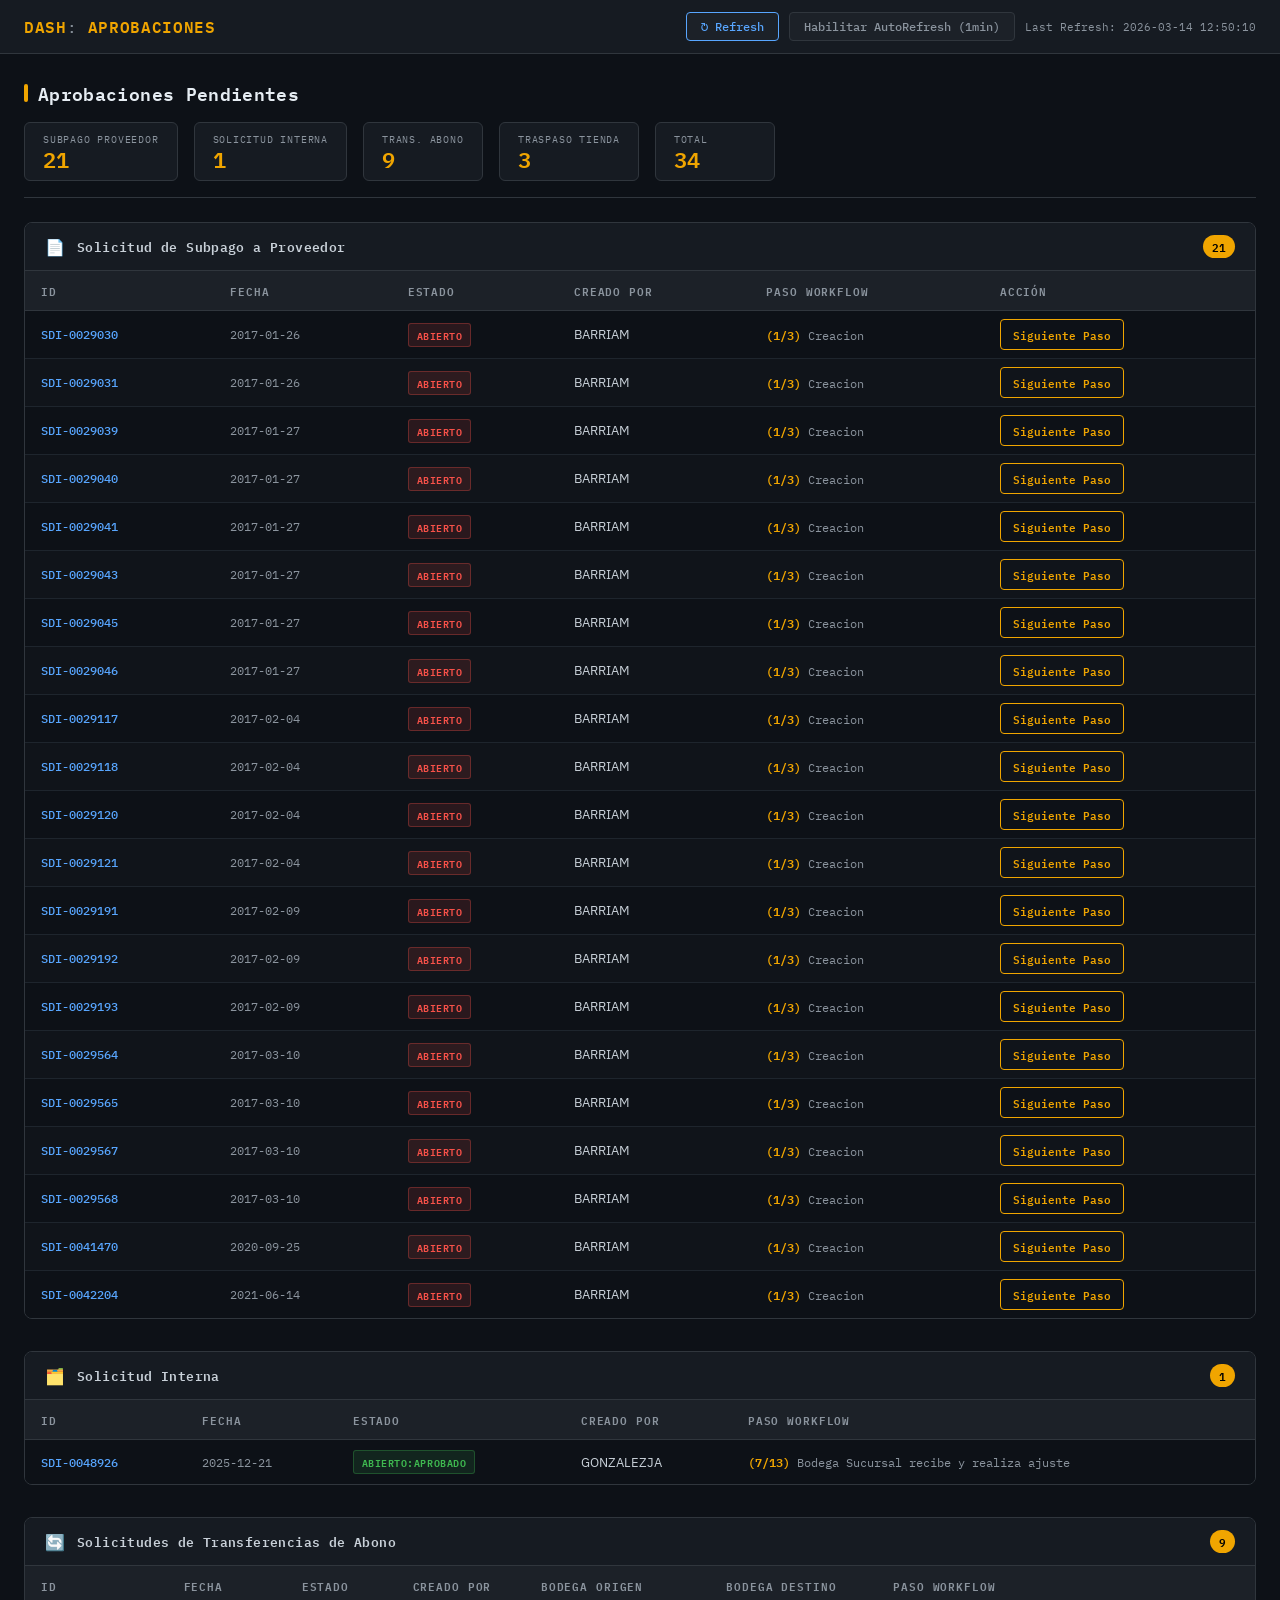
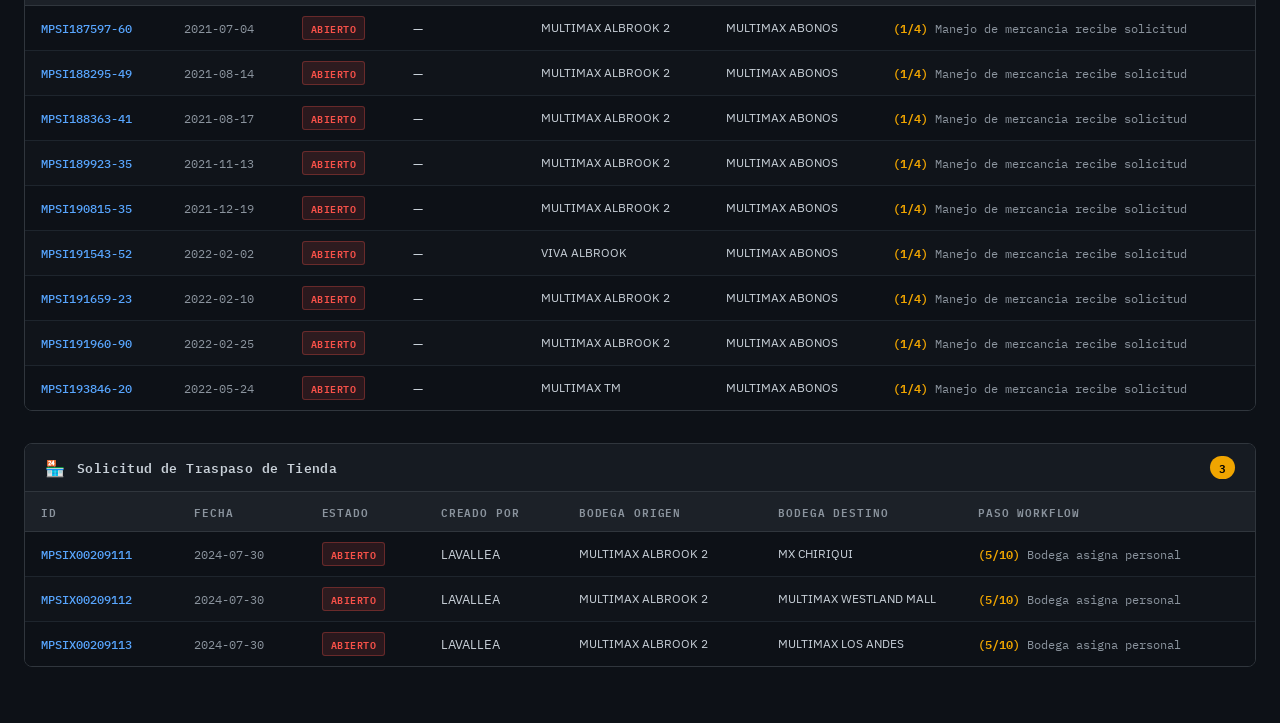
==== index2.html @ 5a1870b2 "Add index2.html for pending approvals dashboard" ====
<!DOCTYPE html>
<html lang="es">
<head>
<meta charset="UTF-8">
<meta name="viewport" content="width=device-width, initial-scale=1.0">
<title>Dash: Aprobaciones Pendientes</title>
<link href="https://fonts.googleapis.com/css2?family=IBM+Plex+Mono:wght@400;500;600&family=IBM+Plex+Sans:wght@300;400;500;600&display=swap" rel="stylesheet">
<style>
  :root {
    --bg: #0d1117;
    --surface: #161b22;
    --surface2: #1c2128;
    --border: #30363d;
    --accent: #f0a500;
    --accent2: #58a6ff;
    --danger: #f85149;
    --success: #3fb950;
    --muted: #8b949e;
    --text: #e6edf3;
    --text2: #c9d1d9;
    --mono: 'IBM Plex Mono', monospace;
    --sans: 'IBM Plex Sans', sans-serif;
  }

  * { box-sizing: border-box; margin: 0; padding: 0; }

  body {
    background: var(--bg);
    color: var(--text);
    font-family: var(--sans);
    min-height: 100vh;
    padding: 0;
  }

  /* TOP BAR */
  .topbar {
    background: var(--surface);
    border-bottom: 1px solid var(--border);
    padding: 12px 24px;
    display: flex;
    align-items: center;
    justify-content: space-between;
    flex-wrap: wrap;
    gap: 12px;
    position: sticky;
    top: 0;
    z-index: 100;
  }

  .topbar-left {
    display: flex;
    align-items: center;
    gap: 16px;
  }

  .dash-title {
    font-family: var(--mono);
    font-size: 1rem;
    font-weight: 600;
    color: var(--accent);
    letter-spacing: 0.04em;
    text-transform: uppercase;
  }

  .dash-title span {
    color: var(--muted);
    font-weight: 400;
  }

  .topbar-right {
    display: flex;
    align-items: center;
    gap: 10px;
    flex-wrap: wrap;
  }

  .btn {
    font-family: var(--mono);
    font-size: 0.75rem;
    font-weight: 500;
    padding: 6px 14px;
    border-radius: 4px;
    border: 1px solid var(--border);
    cursor: pointer;
    transition: all 0.15s;
    display: inline-flex;
    align-items: center;
    gap: 6px;
  }

  .btn-refresh {
    background: var(--surface2);
    color: var(--accent2);
    border-color: var(--accent2);
  }

  .btn-refresh:hover {
    background: var(--accent2);
    color: #000;
  }

  .btn-auto {
    background: var(--surface2);
    color: var(--muted);
    border-color: var(--border);
  }

  .btn-auto.active {
    color: var(--success);
    border-color: var(--success);
  }

  .btn-auto:hover { border-color: var(--success); color: var(--success); }

  .pulse { width: 7px; height: 7px; border-radius: 50%; background: var(--success); display: inline-block; animation: pulse 1.5s infinite; }
  @keyframes pulse { 0%,100%{opacity:1} 50%{opacity:0.3} }

  .last-refresh {
    font-family: var(--mono);
    font-size: 0.7rem;
    color: var(--muted);
    white-space: nowrap;
  }

  /* MAIN */
  .main {
    padding: 24px;
    max-width: 1400px;
    margin: 0 auto;
  }

  /* SECTION */
  .section {
    margin-bottom: 32px;
    border: 1px solid var(--border);
    border-radius: 8px;
    overflow: hidden;
  }

  .section-header {
    background: var(--surface);
    padding: 12px 20px;
    display: flex;
    align-items: center;
    gap: 12px;
    border-bottom: 1px solid var(--border);
  }

  .section-icon {
    font-size: 1rem;
  }

  .section-title {
    font-family: var(--mono);
    font-size: 0.82rem;
    font-weight: 600;
    color: var(--text2);
    letter-spacing: 0.03em;
    flex: 1;
  }

  .badge {
    font-family: var(--mono);
    font-size: 0.7rem;
    font-weight: 600;
    padding: 2px 9px;
    border-radius: 12px;
    background: var(--accent);
    color: #000;
    min-width: 24px;
    text-align: center;
  }

  /* TABLE WRAPPER */
  .table-wrap {
    overflow-x: auto;
    background: var(--bg);
  }

  table {
    width: 100%;
    border-collapse: collapse;
    font-size: 0.8rem;
  }

  thead tr {
    background: var(--surface2);
    border-bottom: 1px solid var(--border);
  }

  thead th {
    font-family: var(--mono);
    font-size: 0.68rem;
    font-weight: 600;
    color: var(--muted);
    text-transform: uppercase;
    letter-spacing: 0.08em;
    padding: 10px 16px;
    text-align: left;
    white-space: nowrap;
  }

  tbody tr {
    border-bottom: 1px solid #1e252d;
    transition: background 0.1s;
  }

  tbody tr:last-child { border-bottom: none; }
  tbody tr:hover { background: var(--surface2); }

  td {
    padding: 10px 16px;
    vertical-align: middle;
    white-space: nowrap;
    color: var(--text2);
    font-size: 0.8rem;
  }

  .td-id {
    font-family: var(--mono);
    font-size: 0.75rem;
    color: var(--accent2);
    font-weight: 500;
  }

  .td-date {
    font-family: var(--mono);
    font-size: 0.75rem;
    color: var(--muted);
  }

  .status-pill {
    display: inline-block;
    font-family: var(--mono);
    font-size: 0.65rem;
    font-weight: 600;
    letter-spacing: 0.05em;
    padding: 2px 8px;
    border-radius: 3px;
    white-space: nowrap;
  }

  .status-abierto {
    background: rgba(248,81,73,0.12);
    color: var(--danger);
    border: 1px solid rgba(248,81,73,0.3);
  }

  .status-aprobado {
    background: rgba(63,185,80,0.12);
    color: var(--success);
    border: 1px solid rgba(63,185,80,0.3);
  }

  .td-step {
    font-family: var(--mono);
    font-size: 0.72rem;
    color: var(--muted);
  }

  .td-step .step-num {
    color: var(--accent);
    font-weight: 600;
  }

  .td-btn {
    padding: 8px 16px;
  }

  .btn-step {
    font-family: var(--mono);
    font-size: 0.68rem;
    font-weight: 600;
    padding: 5px 12px;
    border-radius: 4px;
    border: 1px solid var(--accent);
    color: var(--accent);
    background: transparent;
    cursor: pointer;
    transition: all 0.15s;
    white-space: nowrap;
  }

  .btn-step:hover {
    background: var(--accent);
    color: #000;
  }

  .td-bodega {
    font-size: 0.75rem;
    color: var(--text2);
    max-width: 160px;
    white-space: normal;
    line-height: 1.4;
  }

  /* Alternating row subtle stripe */
  tbody tr:nth-child(even) {
    background: rgba(255,255,255,0.012);
  }
  tbody tr:nth-child(even):hover {
    background: var(--surface2);
  }

  /* RESPONSIVE */
  @media (max-width: 768px) {
    .topbar { padding: 10px 16px; }
    .main { padding: 16px; }
    .dash-title { font-size: 0.85rem; }
    td, thead th { padding: 8px 12px; }
    .section-header { padding: 10px 14px; }
    .td-bodega { max-width: 110px; }
  }

  @media (max-width: 480px) {
    .topbar-right { width: 100%; justify-content: flex-start; }
    .last-refresh { width: 100%; }
  }

  /* HEADER PAGE */
  .page-header {
    margin-bottom: 24px;
    padding-bottom: 16px;
    border-bottom: 1px solid var(--border);
  }

  .page-title {
    font-family: var(--mono);
    font-size: 1.1rem;
    font-weight: 600;
    color: var(--text);
    letter-spacing: 0.02em;
    display: flex;
    align-items: center;
    gap: 10px;
  }

  .page-title::before {
    content: '';
    display: inline-block;
    width: 4px;
    height: 1.1rem;
    background: var(--accent);
    border-radius: 2px;
  }

  .summary-row {
    display: flex;
    gap: 16px;
    margin-top: 14px;
    flex-wrap: wrap;
  }

  .summary-card {
    background: var(--surface);
    border: 1px solid var(--border);
    border-radius: 6px;
    padding: 10px 18px;
    display: flex;
    flex-direction: column;
    gap: 2px;
    min-width: 120px;
  }

  .summary-card .s-label {
    font-family: var(--mono);
    font-size: 0.62rem;
    color: var(--muted);
    text-transform: uppercase;
    letter-spacing: 0.08em;
  }

  .summary-card .s-num {
    font-family: var(--mono);
    font-size: 1.4rem;
    font-weight: 600;
    color: var(--accent);
    line-height: 1;
  }
</style>
</head>
<body>

<!-- TOP BAR -->
<div class="topbar">
  <div class="topbar-left">
    <div class="dash-title">Dash<span>:</span> Aprobaciones</div>
  </div>
  <div class="topbar-right">
    <button class="btn btn-refresh" onclick="doRefresh()">
      ↻ Refresh
    </button>
    <button class="btn btn-auto" id="autoBtn" onclick="toggleAuto()">
      <span class="pulse" id="pulseEl" style="display:none"></span>
      Habilitar AutoRefresh (1min)
    </button>
    <span class="last-refresh" id="lastRefresh">Last Refresh: 2026-03-14 12:50:10</span>
  </div>
</div>

<!-- MAIN -->
<div class="main">

  <div class="page-header">
    <div class="page-title">Aprobaciones Pendientes</div>
    <div class="summary-row">
      <div class="summary-card">
        <span class="s-label">Subpago Proveedor</span>
        <span class="s-num">21</span>
      </div>
      <div class="summary-card">
        <span class="s-label">Solicitud Interna</span>
        <span class="s-num">1</span>
      </div>
      <div class="summary-card">
        <span class="s-label">Trans. Abono</span>
        <span class="s-num">9</span>
      </div>
      <div class="summary-card">
        <span class="s-label">Traspaso Tienda</span>
        <span class="s-num">3</span>
      </div>
      <div class="summary-card">
        <span class="s-label">Total</span>
        <span class="s-num">34</span>
      </div>
    </div>
  </div>

  <!-- SECTION 1: Subpago a Proveedor -->
  <div class="section">
    <div class="section-header">
      <span class="section-icon">📄</span>
      <span class="section-title">Solicitud de Subpago a Proveedor</span>
      <span class="badge">21</span>
    </div>
    <div class="table-wrap">
      <table>
        <thead>
          <tr>
            <th>ID</th>
            <th>Fecha</th>
            <th>Estado</th>
            <th>Creado Por</th>
            <th>Paso Workflow</th>
            <th>Acción</th>
          </tr>
        </thead>
        <tbody id="tbody-subpago"></tbody>
      </table>
    </div>
  </div>

  <!-- SECTION 2: Solicitud Interna -->
  <div class="section">
    <div class="section-header">
      <span class="section-icon">🗂️</span>
      <span class="section-title">Solicitud Interna</span>
      <span class="badge">1</span>
    </div>
    <div class="table-wrap">
      <table>
        <thead>
          <tr>
            <th>ID</th>
            <th>Fecha</th>
            <th>Estado</th>
            <th>Creado Por</th>
            <th>Paso Workflow</th>
          </tr>
        </thead>
        <tbody>
          <tr>
            <td class="td-id">SDI-0048926</td>
            <td class="td-date">2025-12-21</td>
            <td><span class="status-pill status-aprobado">ABIERTO:APROBADO</span></td>
            <td>GONZALEZJA</td>
            <td class="td-step"><span class="step-num">(7/13)</span> Bodega Sucursal recibe y realiza ajuste</td>
          </tr>
        </tbody>
      </table>
    </div>
  </div>

  <!-- SECTION 3: Transferencias de Abono -->
  <div class="section">
    <div class="section-header">
      <span class="section-icon">🔄</span>
      <span class="section-title">Solicitudes de Transferencias de Abono</span>
      <span class="badge">9</span>
    </div>
    <div class="table-wrap">
      <table>
        <thead>
          <tr>
            <th>ID</th>
            <th>Fecha</th>
            <th>Estado</th>
            <th>Creado Por</th>
            <th>Bodega Origen</th>
            <th>Bodega Destino</th>
            <th>Paso Workflow</th>
          </tr>
        </thead>
        <tbody id="tbody-abono"></tbody>
      </table>
    </div>
  </div>

  <!-- SECTION 4: Traspaso de Tienda -->
  <div class="section">
    <div class="section-header">
      <span class="section-icon">🏪</span>
      <span class="section-title">Solicitud de Traspaso de Tienda</span>
      <span class="badge">3</span>
    </div>
    <div class="table-wrap">
      <table>
        <thead>
          <tr>
            <th>ID</th>
            <th>Fecha</th>
            <th>Estado</th>
            <th>Creado Por</th>
            <th>Bodega Origen</th>
            <th>Bodega Destino</th>
            <th>Paso Workflow</th>
          </tr>
        </thead>
        <tbody id="tbody-traspaso"></tbody>
      </table>
    </div>
  </div>

</div>

<script>
  // --- DATA ---
  const subpagoData = [
    ['SDI-0029030','2017-01-26','ABIERTO','BARRIAM','(1/3) Creacion'],
    ['SDI-0029031','2017-01-26','ABIERTO','BARRIAM','(1/3) Creacion'],
    ['SDI-0029039','2017-01-27','ABIERTO','BARRIAM','(1/3) Creacion'],
    ['SDI-0029040','2017-01-27','ABIERTO','BARRIAM','(1/3) Creacion'],
    ['SDI-0029041','2017-01-27','ABIERTO','BARRIAM','(1/3) Creacion'],
    ['SDI-0029043','2017-01-27','ABIERTO','BARRIAM','(1/3) Creacion'],
    ['SDI-0029045','2017-01-27','ABIERTO','BARRIAM','(1/3) Creacion'],
    ['SDI-0029046','2017-01-27','ABIERTO','BARRIAM','(1/3) Creacion'],
    ['SDI-0029117','2017-02-04','ABIERTO','BARRIAM','(1/3) Creacion'],
    ['SDI-0029118','2017-02-04','ABIERTO','BARRIAM','(1/3) Creacion'],
    ['SDI-0029120','2017-02-04','ABIERTO','BARRIAM','(1/3) Creacion'],
    ['SDI-0029121','2017-02-04','ABIERTO','BARRIAM','(1/3) Creacion'],
    ['SDI-0029191','2017-02-09','ABIERTO','BARRIAM','(1/3) Creacion'],
    ['SDI-0029192','2017-02-09','ABIERTO','BARRIAM','(1/3) Creacion'],
    ['SDI-0029193','2017-02-09','ABIERTO','BARRIAM','(1/3) Creacion'],
    ['SDI-0029564','2017-03-10','ABIERTO','BARRIAM','(1/3) Creacion'],
    ['SDI-0029565','2017-03-10','ABIERTO','BARRIAM','(1/3) Creacion'],
    ['SDI-0029567','2017-03-10','ABIERTO','BARRIAM','(1/3) Creacion'],
    ['SDI-0029568','2017-03-10','ABIERTO','BARRIAM','(1/3) Creacion'],
    ['SDI-0041470','2020-09-25','ABIERTO','BARRIAM','(1/3) Creacion'],
    ['SDI-0042204','2021-06-14','ABIERTO','BARRIAM','(1/3) Creacion'],
  ];

  const abonoData = [
    ['MPSI187597-60','2021-07-04','ABIERTO','—','MULTIMAX ALBROOK 2','MULTIMAX ABONOS','(1/4) Manejo de mercancia recibe solicitud'],
    ['MPSI188295-49','2021-08-14','ABIERTO','—','MULTIMAX ALBROOK 2','MULTIMAX ABONOS','(1/4) Manejo de mercancia recibe solicitud'],
    ['MPSI188363-41','2021-08-17','ABIERTO','—','MULTIMAX ALBROOK 2','MULTIMAX ABONOS','(1/4) Manejo de mercancia recibe solicitud'],
    ['MPSI189923-35','2021-11-13','ABIERTO','—','MULTIMAX ALBROOK 2','MULTIMAX ABONOS','(1/4) Manejo de mercancia recibe solicitud'],
    ['MPSI190815-35','2021-12-19','ABIERTO','—','MULTIMAX ALBROOK 2','MULTIMAX ABONOS','(1/4) Manejo de mercancia recibe solicitud'],
    ['MPSI191543-52','2022-02-02','ABIERTO','—','VIVA ALBROOK','MULTIMAX ABONOS','(1/4) Manejo de mercancia recibe solicitud'],
    ['MPSI191659-23','2022-02-10','ABIERTO','—','MULTIMAX ALBROOK 2','MULTIMAX ABONOS','(1/4) Manejo de mercancia recibe solicitud'],
    ['MPSI191960-90','2022-02-25','ABIERTO','—','MULTIMAX ALBROOK 2','MULTIMAX ABONOS','(1/4) Manejo de mercancia recibe solicitud'],
    ['MPSI193846-20','2022-05-24','ABIERTO','—','MULTIMAX TM','MULTIMAX ABONOS','(1/4) Manejo de mercancia recibe solicitud'],
  ];

  const traspasoData = [
    ['MPSIX00209111','2024-07-30','ABIERTO','LAVALLEA','MULTIMAX ALBROOK 2','MX CHIRIQUI','(5/10) Bodega asigna personal'],
    ['MPSIX00209112','2024-07-30','ABIERTO','LAVALLEA','MULTIMAX ALBROOK 2','MULTIMAX WESTLAND MALL','(5/10) Bodega asigna personal'],
    ['MPSIX00209113','2024-07-30','ABIERTO','LAVALLEA','MULTIMAX ALBROOK 2','MULTIMAX LOS ANDES','(5/10) Bodega asigna personal'],
  ];

  function statusPill(s) {
    const cls = s.includes('APROBADO') ? 'status-aprobado' : 'status-abierto';
    return `<span class="status-pill ${cls}">${s}</span>`;
  }

  function stepCell(s) {
    return `<span class="td-step"><span class="step-num">${s.match(/\(\d+\/\d+\)/)?.[0]||''}</span> ${s.replace(/\(\d+\/\d+\)\s*/,'')}</span>`;
  }

  // Render subpago
  const tbSubpago = document.getElementById('tbody-subpago');
  subpagoData.forEach(r => {
    tbSubpago.innerHTML += `<tr>
      <td class="td-id">${r[0]}</td>
      <td class="td-date">${r[1]}</td>
      <td>${statusPill(r[2])}</td>
      <td>${r[3]}</td>
      <td>${stepCell(r[4])}</td>
      <td class="td-btn"><button class="btn-step">Siguiente Paso</button></td>
    </tr>`;
  });

  // Render abono
  const tbAbono = document.getElementById('tbody-abono');
  abonoData.forEach(r => {
    tbAbono.innerHTML += `<tr>
      <td class="td-id">${r[0]}</td>
      <td class="td-date">${r[1]}</td>
      <td>${statusPill(r[2])}</td>
      <td>${r[3]}</td>
      <td class="td-bodega">${r[4]}</td>
      <td class="td-bodega">${r[5]}</td>
      <td>${stepCell(r[6])}</td>
    </tr>`;
  });

  // Render traspaso
  const tbTraspaso = document.getElementById('tbody-traspaso');
  traspasoData.forEach(r => {
    tbTraspaso.innerHTML += `<tr>
      <td class="td-id">${r[0]}</td>
      <td class="td-date">${r[1]}</td>
      <td>${statusPill(r[2])}</td>
      <td>${r[3]}</td>
      <td class="td-bodega">${r[4]}</td>
      <td class="td-bodega">${r[5]}</td>
      <td>${stepCell(r[6])}</td>
    </tr>`;
  });

  // --- REFRESH LOGIC ---
  let autoInterval = null;
  let autoEnabled = false;

  function pad(n){ return String(n).padStart(2,'0'); }

  function getTimestamp() {
    const d = new Date();
    return `${d.getFullYear()}-${pad(d.getMonth()+1)}-${pad(d.getDate())} ${pad(d.getHours())}:${pad(d.getMinutes())}:${pad(d.getSeconds())}`;
  }

  function doRefresh() {
    document.getElementById('lastRefresh').textContent = 'Last Refresh: ' + getTimestamp();
  }

  function toggleAuto() {
    autoEnabled = !autoEnabled;
    const btn = document.getElementById('autoBtn');
    const pulse = document.getElementById('pulseEl');
    if (autoEnabled) {
      btn.classList.add('active');
      btn.innerHTML = '<span class="pulse" id="pulseEl"></span> AutoRefresh ON (1min)';
      autoInterval = setInterval(doRefresh, 60000);
    } else {
      btn.classList.remove('active');
      btn.innerHTML = 'Habilitar AutoRefresh (1min)';
      clearInterval(autoInterval);
    }
  }
</script>

</body>
</html>
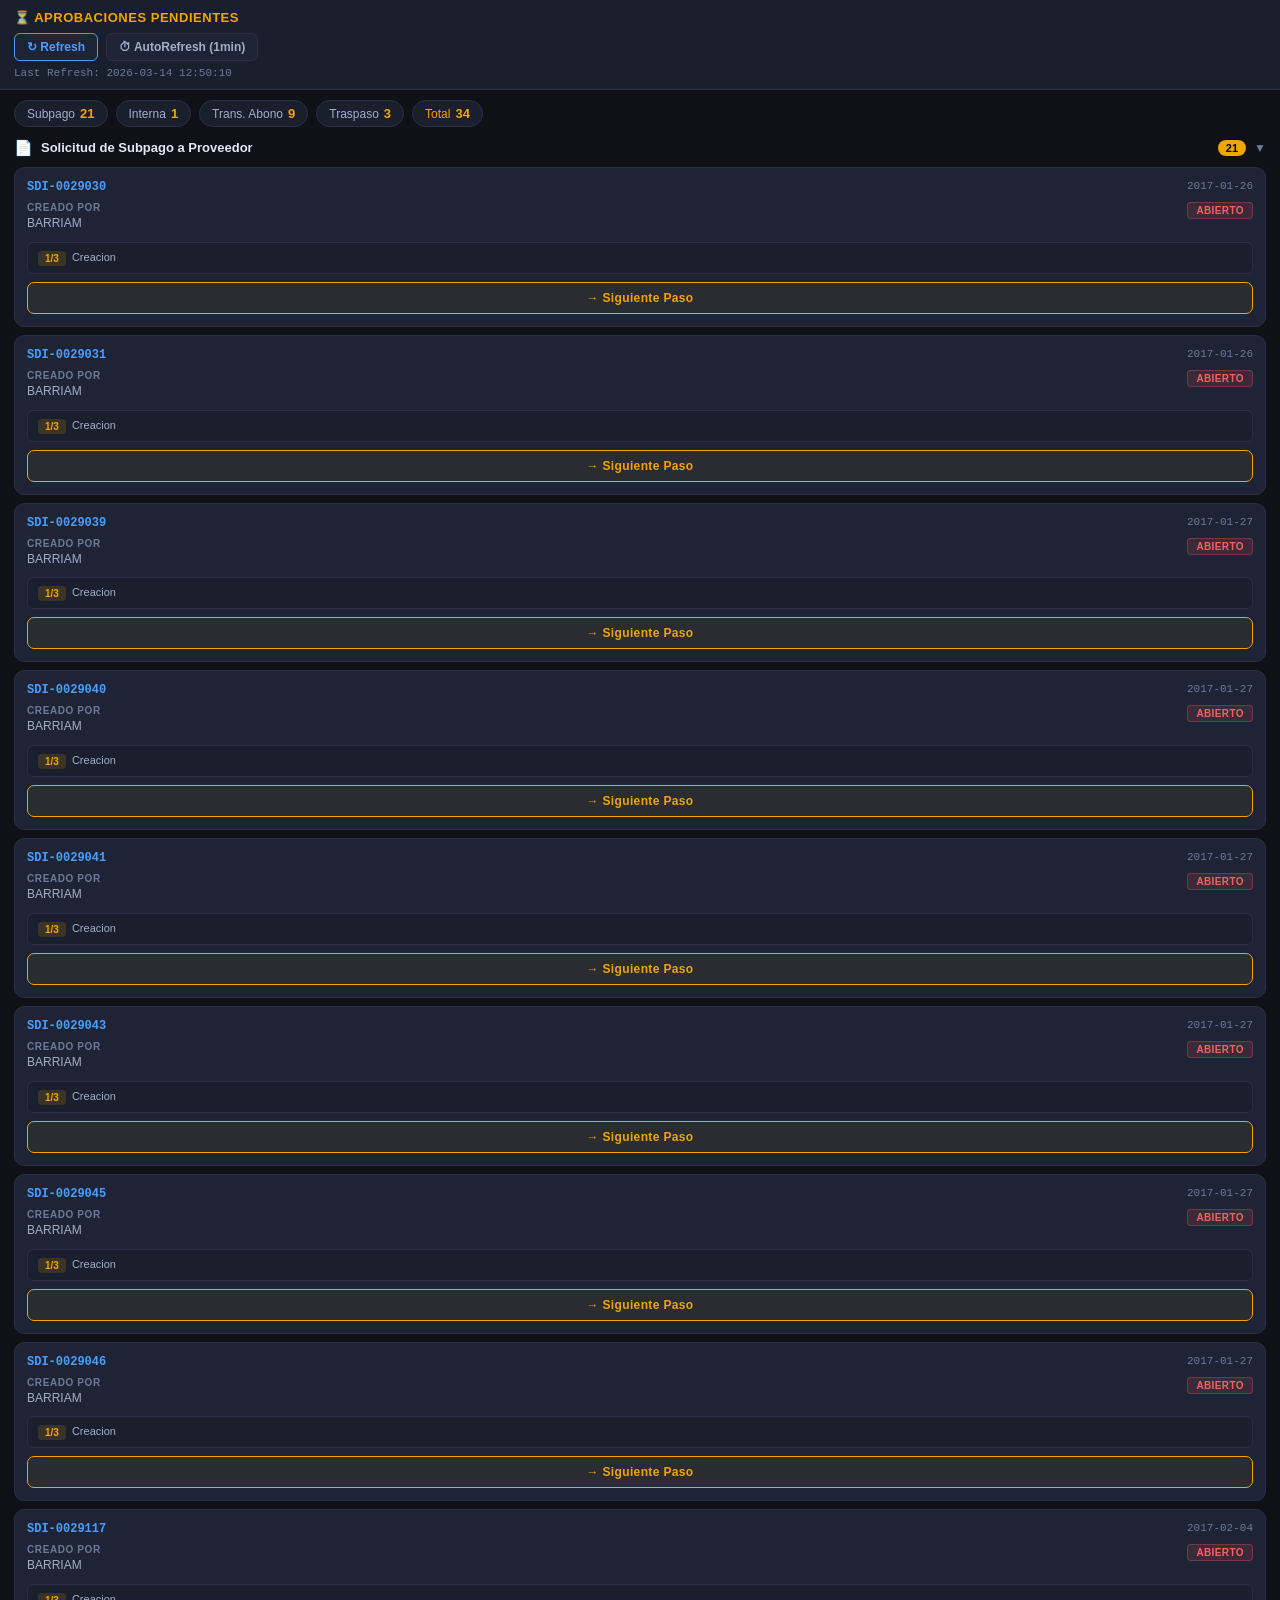
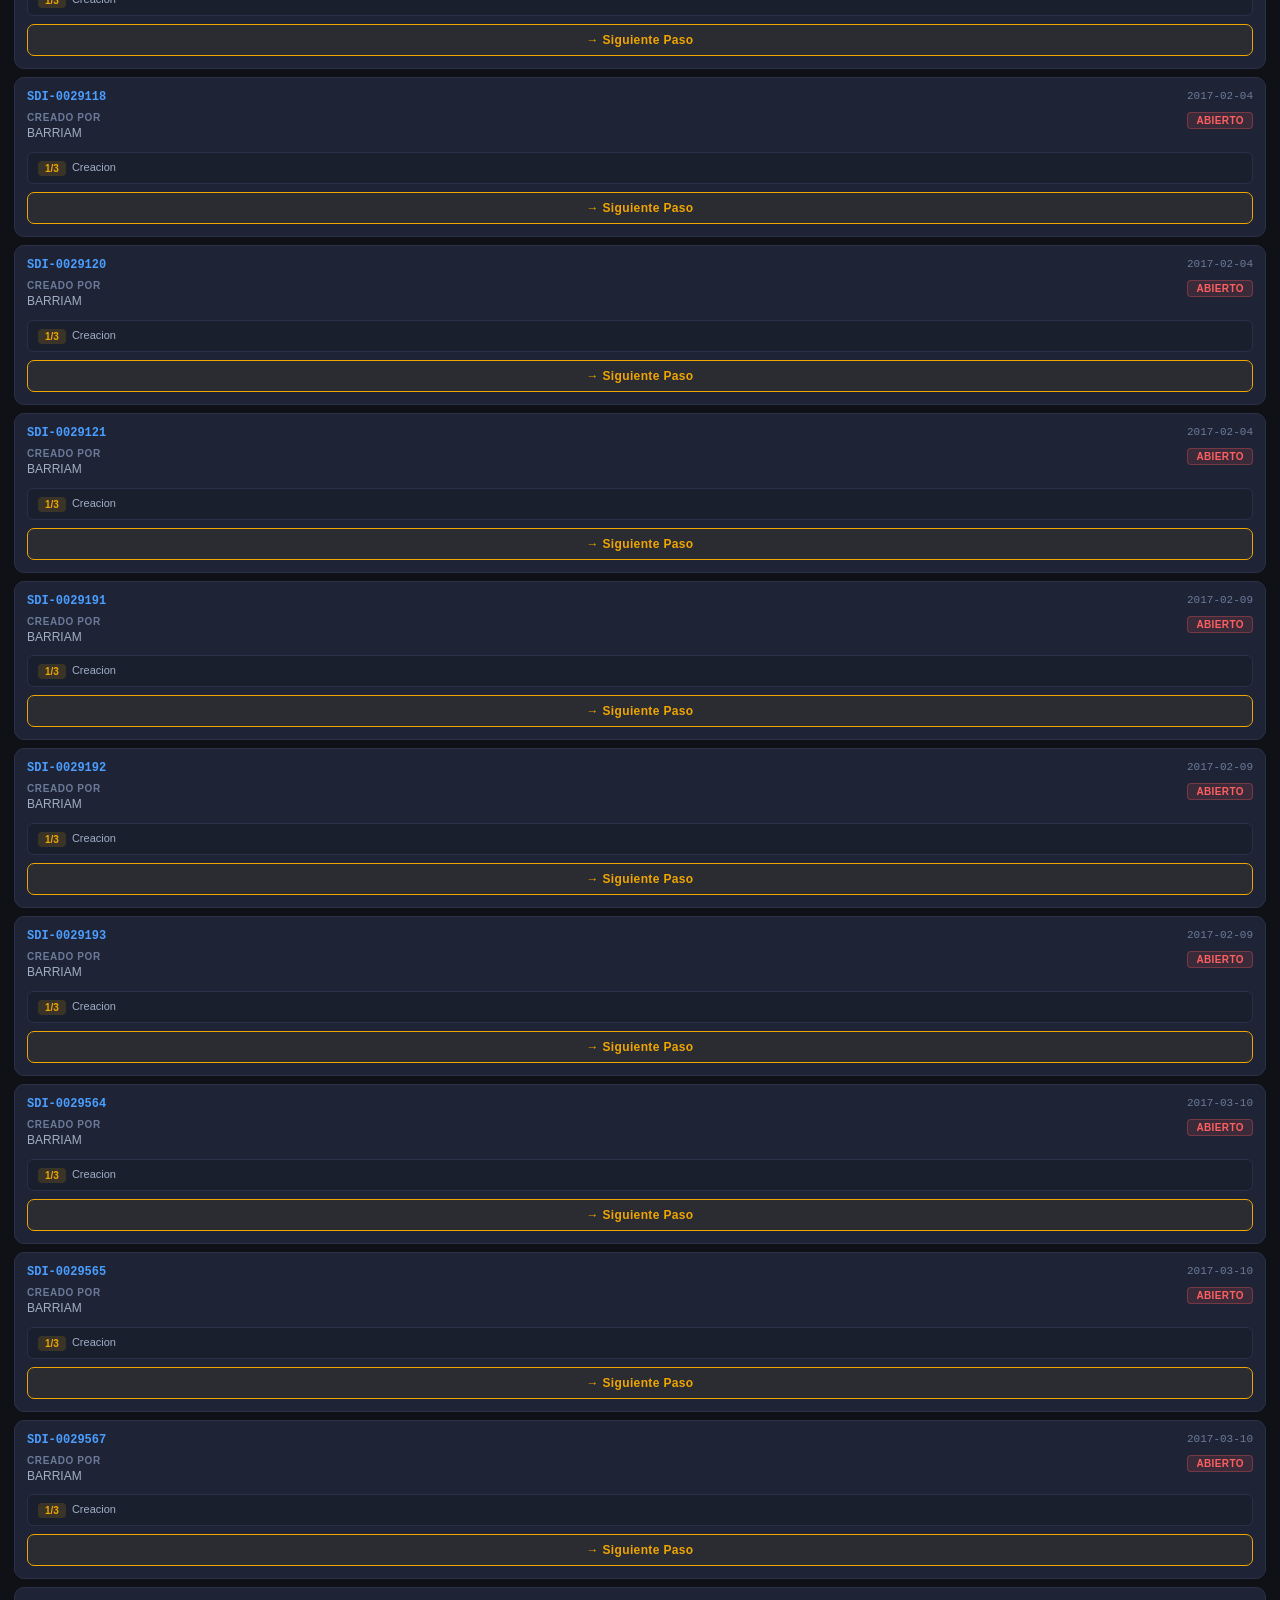
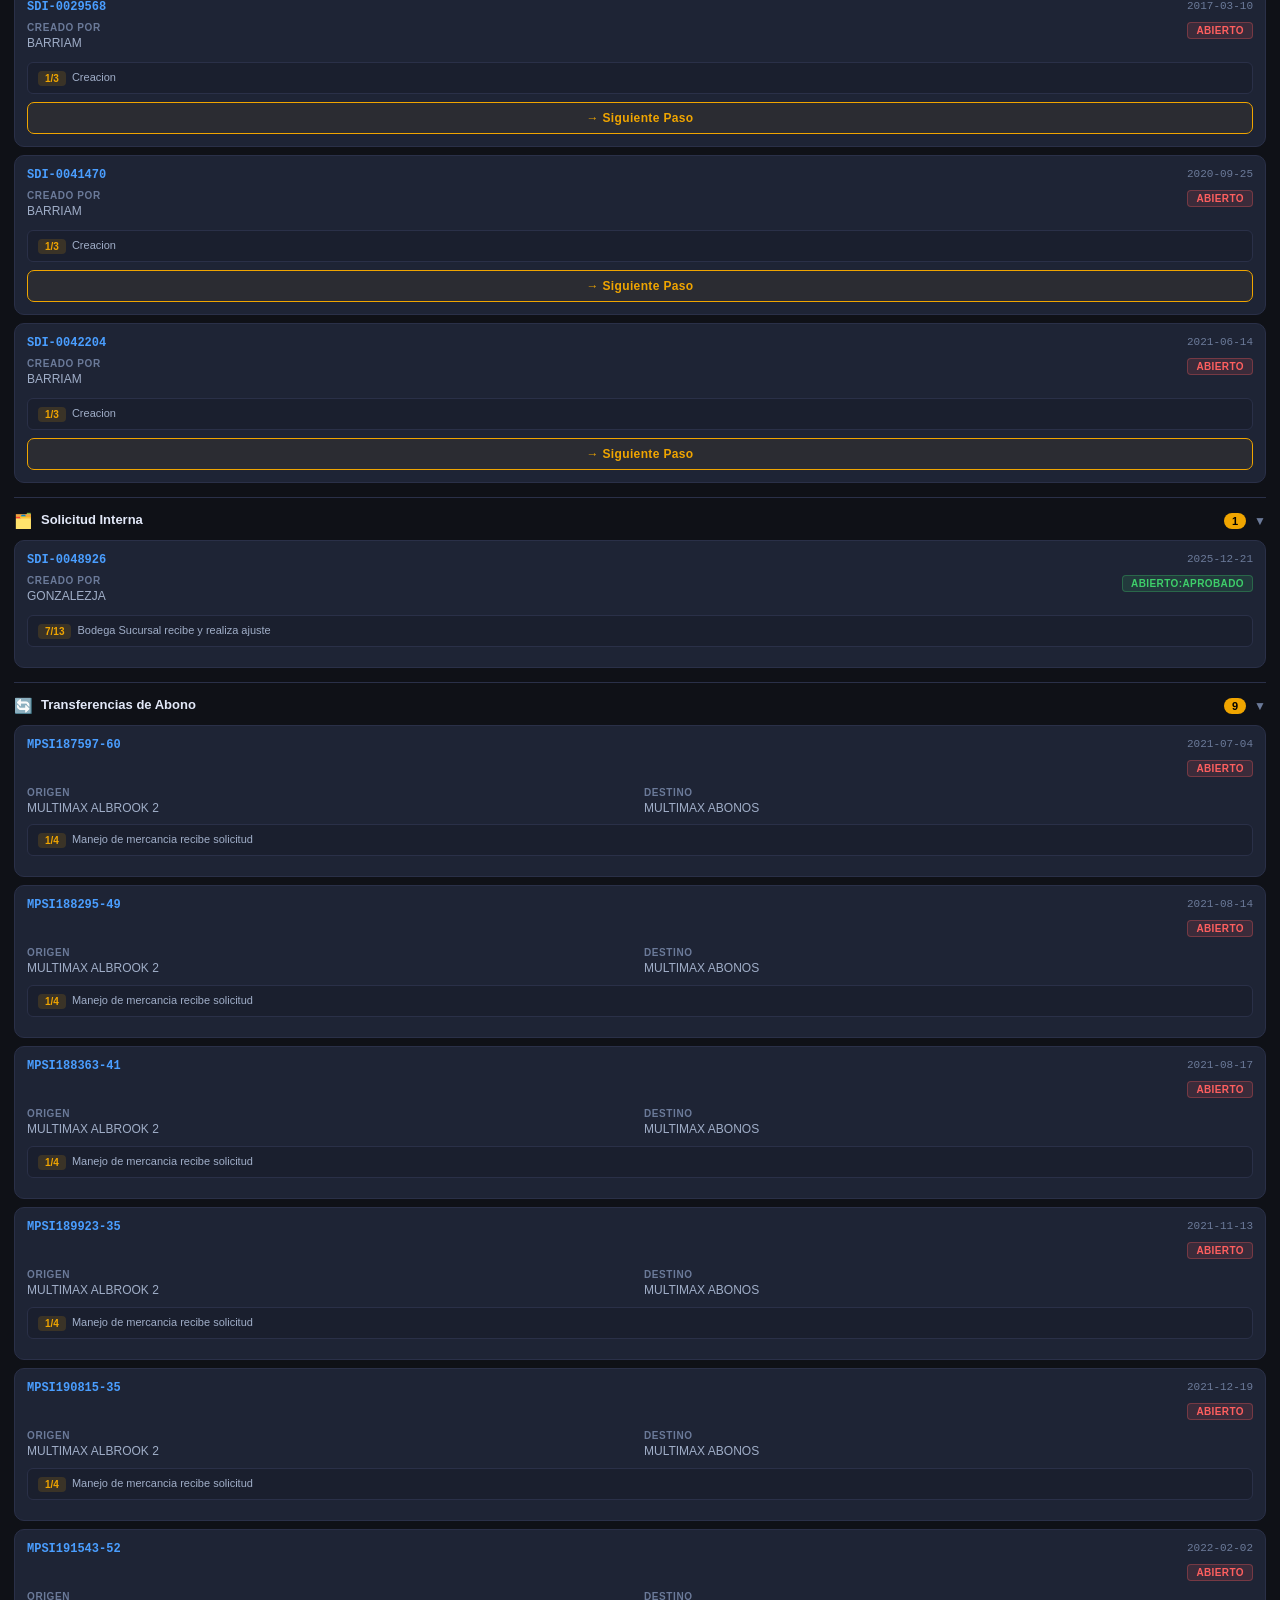
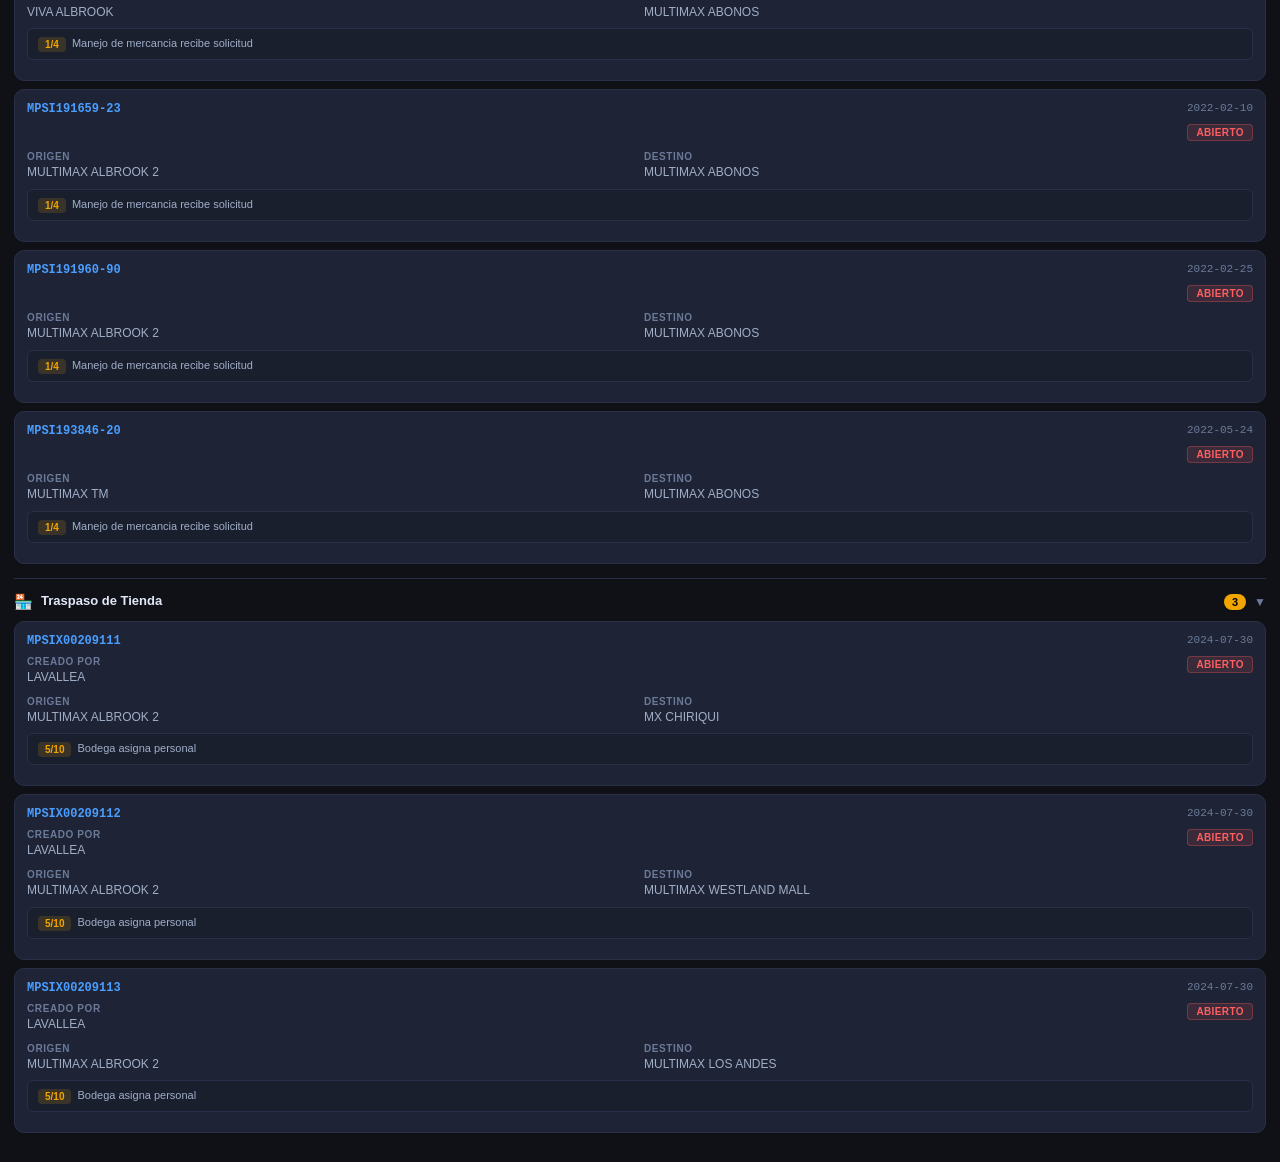
==== commit 1c39e0c6: "Update print statement to say 'Goodbye World'" ====
--- a/index2.html
+++ b/index2.html
@@ -2,662 +2,248 @@
 <html lang="es">
 <head>
 <meta charset="UTF-8">
-<meta name="viewport" content="width=device-width, initial-scale=1.0">
-<title>Dash: Aprobaciones Pendientes</title>
-<link href="https://fonts.googleapis.com/css2?family=IBM+Plex+Mono:wght@400;500;600&family=IBM+Plex+Sans:wght@300;400;500;600&display=swap" rel="stylesheet">
+<meta name="viewport" content="width=device-width, initial-scale=1.0, maximum-scale=1.0, user-scalable=no">
+<title>Aprobaciones Pendientes</title>
 <style>
   :root {
-    --bg: #0d1117;
-    --surface: #161b22;
-    --surface2: #1c2128;
-    --border: #30363d;
-    --accent: #f0a500;
-    --accent2: #58a6ff;
-    --danger: #f85149;
-    --success: #3fb950;
-    --muted: #8b949e;
-    --text: #e6edf3;
-    --text2: #c9d1d9;
-    --mono: 'IBM Plex Mono', monospace;
-    --sans: 'IBM Plex Sans', sans-serif;
+    --bg:      #0f1117;
+    --surface: #1a1f2e;
+    --card:    #1e2435;
+    --border:  #2a3048;
+    --accent:  #f0a500;
+    --blue:    #4a9eff;
+    --red:     #ff5f5f;
+    --green:   #3ecf6a;
+    --muted:   #6b7a99;
+    --text:    #e2e8f8;
+    --text2:   #a0aec8;
+    --mono:    'SF Mono','Fira Code',monospace;
   }
-
-  * { box-sizing: border-box; margin: 0; padding: 0; }
-
-  body {
-    background: var(--bg);
-    color: var(--text);
-    font-family: var(--sans);
-    min-height: 100vh;
-    padding: 0;
-  }
-
-  /* TOP BAR */
-  .topbar {
-    background: var(--surface);
-    border-bottom: 1px solid var(--border);
-    padding: 12px 24px;
-    display: flex;
-    align-items: center;
-    justify-content: space-between;
-    flex-wrap: wrap;
-    gap: 12px;
-    position: sticky;
-    top: 0;
-    z-index: 100;
-  }
-
-  .topbar-left {
-    display: flex;
-    align-items: center;
-    gap: 16px;
-  }
-
-  .dash-title {
-    font-family: var(--mono);
-    font-size: 1rem;
-    font-weight: 600;
-    color: var(--accent);
-    letter-spacing: 0.04em;
-    text-transform: uppercase;
-  }
-
-  .dash-title span {
-    color: var(--muted);
-    font-weight: 400;
-  }
-
-  .topbar-right {
-    display: flex;
-    align-items: center;
-    gap: 10px;
-    flex-wrap: wrap;
-  }
-
-  .btn {
-    font-family: var(--mono);
-    font-size: 0.75rem;
-    font-weight: 500;
-    padding: 6px 14px;
-    border-radius: 4px;
-    border: 1px solid var(--border);
-    cursor: pointer;
-    transition: all 0.15s;
-    display: inline-flex;
-    align-items: center;
-    gap: 6px;
-  }
-
-  .btn-refresh {
-    background: var(--surface2);
-    color: var(--accent2);
-    border-color: var(--accent2);
-  }
-
-  .btn-refresh:hover {
-    background: var(--accent2);
-    color: #000;
-  }
-
-  .btn-auto {
-    background: var(--surface2);
-    color: var(--muted);
-    border-color: var(--border);
-  }
-
-  .btn-auto.active {
-    color: var(--success);
-    border-color: var(--success);
-  }
-
-  .btn-auto:hover { border-color: var(--success); color: var(--success); }
-
-  .pulse { width: 7px; height: 7px; border-radius: 50%; background: var(--success); display: inline-block; animation: pulse 1.5s infinite; }
-  @keyframes pulse { 0%,100%{opacity:1} 50%{opacity:0.3} }
-
-  .last-refresh {
-    font-family: var(--mono);
-    font-size: 0.7rem;
-    color: var(--muted);
-    white-space: nowrap;
-  }
+  *{box-sizing:border-box;margin:0;padding:0;-webkit-tap-highlight-color:transparent;}
+  body{background:var(--bg);color:var(--text);font-family:-apple-system,'Segoe UI',sans-serif;font-size:14px;min-height:100vh;padding-bottom:28px;}
+
+  /* TOPBAR */
+  .topbar{background:var(--surface);border-bottom:1px solid var(--border);padding:10px 14px;position:sticky;top:0;z-index:50;}
+  .topbar-title{font-size:13px;font-weight:700;color:var(--accent);letter-spacing:.04em;text-transform:uppercase;margin-bottom:8px;}
+  .topbar-row{display:flex;gap:8px;align-items:center;}
+  .btn{font-size:12px;font-weight:600;padding:6px 12px;border-radius:6px;border:1px solid var(--border);cursor:pointer;background:var(--card);color:var(--text2);display:inline-flex;align-items:center;gap:5px;white-space:nowrap;transition:background .15s,color .15s,border-color .15s;}
+  .btn-r{color:var(--blue);border-color:var(--blue);}
+  .btn-r:active{background:var(--blue);color:#000;}
+  .btn-a.on{color:var(--green);border-color:var(--green);}
+  .dot{width:7px;height:7px;border-radius:50%;background:var(--green);display:inline-block;animation:blink 1.4s infinite;}
+  @keyframes blink{0%,100%{opacity:1}50%{opacity:.2}}
+  .ts{font-size:11px;color:var(--muted);font-family:var(--mono);margin-top:6px;}
+
+  /* SUMMARY */
+  .summary{display:flex;gap:8px;padding:10px 14px 0;overflow-x:auto;scrollbar-width:none;}
+  .summary::-webkit-scrollbar{display:none;}
+  .pill{background:var(--surface);border:1px solid var(--border);border-radius:20px;padding:5px 12px;white-space:nowrap;display:flex;gap:5px;align-items:center;font-size:12px;color:var(--text2);flex-shrink:0;}
+  .pill b{color:var(--accent);font-size:13px;}
 
   /* MAIN */
-  .main {
-    padding: 24px;
-    max-width: 1400px;
-    margin: 0 auto;
-  }
+  .main{padding:12px 14px 0;}
 
   /* SECTION */
-  .section {
-    margin-bottom: 32px;
-    border: 1px solid var(--border);
-    border-radius: 8px;
-    overflow: hidden;
-  }
-
-  .section-header {
-    background: var(--surface);
-    padding: 12px 20px;
-    display: flex;
-    align-items: center;
-    gap: 12px;
-    border-bottom: 1px solid var(--border);
-  }
-
-  .section-icon {
-    font-size: 1rem;
-  }
-
-  .section-title {
-    font-family: var(--mono);
-    font-size: 0.82rem;
-    font-weight: 600;
-    color: var(--text2);
-    letter-spacing: 0.03em;
-    flex: 1;
-  }
-
-  .badge {
-    font-family: var(--mono);
-    font-size: 0.7rem;
-    font-weight: 600;
-    padding: 2px 9px;
-    border-radius: 12px;
-    background: var(--accent);
-    color: #000;
-    min-width: 24px;
-    text-align: center;
-  }
-
-  /* TABLE WRAPPER */
-  .table-wrap {
-    overflow-x: auto;
-    background: var(--bg);
-  }
-
-  table {
-    width: 100%;
-    border-collapse: collapse;
-    font-size: 0.8rem;
-  }
-
-  thead tr {
-    background: var(--surface2);
-    border-bottom: 1px solid var(--border);
-  }
-
-  thead th {
-    font-family: var(--mono);
-    font-size: 0.68rem;
-    font-weight: 600;
-    color: var(--muted);
-    text-transform: uppercase;
-    letter-spacing: 0.08em;
-    padding: 10px 16px;
-    text-align: left;
-    white-space: nowrap;
-  }
-
-  tbody tr {
-    border-bottom: 1px solid #1e252d;
-    transition: background 0.1s;
-  }
-
-  tbody tr:last-child { border-bottom: none; }
-  tbody tr:hover { background: var(--surface2); }
-
-  td {
-    padding: 10px 16px;
-    vertical-align: middle;
-    white-space: nowrap;
-    color: var(--text2);
-    font-size: 0.8rem;
-  }
-
-  .td-id {
-    font-family: var(--mono);
-    font-size: 0.75rem;
-    color: var(--accent2);
-    font-weight: 500;
-  }
-
-  .td-date {
-    font-family: var(--mono);
-    font-size: 0.75rem;
-    color: var(--muted);
-  }
-
-  .status-pill {
-    display: inline-block;
-    font-family: var(--mono);
-    font-size: 0.65rem;
-    font-weight: 600;
-    letter-spacing: 0.05em;
-    padding: 2px 8px;
-    border-radius: 3px;
-    white-space: nowrap;
-  }
-
-  .status-abierto {
-    background: rgba(248,81,73,0.12);
-    color: var(--danger);
-    border: 1px solid rgba(248,81,73,0.3);
-  }
-
-  .status-aprobado {
-    background: rgba(63,185,80,0.12);
-    color: var(--success);
-    border: 1px solid rgba(63,185,80,0.3);
-  }
-
-  .td-step {
-    font-family: var(--mono);
-    font-size: 0.72rem;
-    color: var(--muted);
-  }
-
-  .td-step .step-num {
-    color: var(--accent);
-    font-weight: 600;
-  }
-
-  .td-btn {
-    padding: 8px 16px;
-  }
-
-  .btn-step {
-    font-family: var(--mono);
-    font-size: 0.68rem;
-    font-weight: 600;
-    padding: 5px 12px;
-    border-radius: 4px;
-    border: 1px solid var(--accent);
-    color: var(--accent);
-    background: transparent;
-    cursor: pointer;
-    transition: all 0.15s;
-    white-space: nowrap;
-  }
-
-  .btn-step:hover {
-    background: var(--accent);
-    color: #000;
-  }
-
-  .td-bodega {
-    font-size: 0.75rem;
-    color: var(--text2);
-    max-width: 160px;
-    white-space: normal;
-    line-height: 1.4;
-  }
-
-  /* Alternating row subtle stripe */
-  tbody tr:nth-child(even) {
-    background: rgba(255,255,255,0.012);
-  }
-  tbody tr:nth-child(even):hover {
-    background: var(--surface2);
-  }
-
-  /* RESPONSIVE */
-  @media (max-width: 768px) {
-    .topbar { padding: 10px 16px; }
-    .main { padding: 16px; }
-    .dash-title { font-size: 0.85rem; }
-    td, thead th { padding: 8px 12px; }
-    .section-header { padding: 10px 14px; }
-    .td-bodega { max-width: 110px; }
-  }
-
-  @media (max-width: 480px) {
-    .topbar-right { width: 100%; justify-content: flex-start; }
-    .last-refresh { width: 100%; }
-  }
-
-  /* HEADER PAGE */
-  .page-header {
-    margin-bottom: 24px;
-    padding-bottom: 16px;
-    border-bottom: 1px solid var(--border);
-  }
-
-  .page-title {
-    font-family: var(--mono);
-    font-size: 1.1rem;
-    font-weight: 600;
-    color: var(--text);
-    letter-spacing: 0.02em;
-    display: flex;
-    align-items: center;
-    gap: 10px;
-  }
-
-  .page-title::before {
-    content: '';
-    display: inline-block;
-    width: 4px;
-    height: 1.1rem;
-    background: var(--accent);
-    border-radius: 2px;
-  }
-
-  .summary-row {
-    display: flex;
-    gap: 16px;
-    margin-top: 14px;
-    flex-wrap: wrap;
-  }
-
-  .summary-card {
-    background: var(--surface);
-    border: 1px solid var(--border);
-    border-radius: 6px;
-    padding: 10px 18px;
-    display: flex;
-    flex-direction: column;
-    gap: 2px;
-    min-width: 120px;
-  }
-
-  .summary-card .s-label {
-    font-family: var(--mono);
-    font-size: 0.62rem;
-    color: var(--muted);
-    text-transform: uppercase;
-    letter-spacing: 0.08em;
-  }
-
-  .summary-card .s-num {
-    font-family: var(--mono);
-    font-size: 1.4rem;
-    font-weight: 600;
-    color: var(--accent);
-    line-height: 1;
-  }
+  .section{margin-bottom:0;}
+  .section+.section{border-top:1px solid var(--border);padding-top:14px;margin-top:14px;}
+  .sec-hd{display:flex;align-items:center;gap:8px;padding:0 0 10px;cursor:pointer;user-select:none;}
+  .sec-icon{font-size:15px;}
+  .sec-title{font-size:13px;font-weight:700;color:var(--text);flex:1;line-height:1.3;}
+  .badge{background:var(--accent);color:#000;font-size:11px;font-weight:700;padding:2px 8px;border-radius:10px;min-width:22px;text-align:center;}
+  .chev{color:var(--muted);font-size:12px;transition:transform .2s;line-height:1;}
+  .section.off .chev{transform:rotate(-90deg);}
+  .sec-body{display:flex;flex-direction:column;gap:8px;}
+  .section.off .sec-body{display:none;}
+
+  /* CARD */
+  .card{background:var(--card);border:1px solid var(--border);border-radius:10px;padding:12px;}
+  .c-row{display:flex;justify-content:space-between;align-items:flex-start;gap:8px;margin-bottom:8px;}
+  .c-row:last-child{margin-bottom:0;}
+  .c-id{font-family:var(--mono);font-size:12px;font-weight:600;color:var(--blue);}
+  .c-date{font-family:var(--mono);font-size:11px;color:var(--muted);white-space:nowrap;}
+  .c-lbl{font-size:10px;color:var(--muted);text-transform:uppercase;letter-spacing:.06em;margin-bottom:2px;font-weight:600;}
+  .c-val{font-size:12px;color:var(--text2);line-height:1.4;}
+  .c-grid{display:grid;grid-template-columns:1fr 1fr;gap:8px;margin-bottom:8px;}
+  .sp{display:inline-block;font-size:10px;font-weight:700;letter-spacing:.04em;padding:2px 8px;border-radius:4px;}
+  .sp-a{background:rgba(255,95,95,.13);color:var(--red);border:1px solid rgba(255,95,95,.3);}
+  .sp-ok{background:rgba(62,207,106,.13);color:var(--green);border:1px solid rgba(62,207,106,.3);}
+  .step{background:var(--surface);border:1px solid var(--border);border-radius:6px;padding:7px 10px;display:flex;gap:6px;align-items:flex-start;margin-bottom:8px;}
+  .sn{background:rgba(240,165,0,.15);color:var(--accent);font-size:10px;font-weight:700;padding:2px 7px;border-radius:4px;white-space:nowrap;margin-top:1px;}
+  .sd{font-size:11px;color:var(--text2);line-height:1.4;flex:1;}
+  .btn-next{width:100%;padding:8px;border-radius:7px;border:1px solid var(--accent);color:var(--accent);background:rgba(240,165,0,.06);font-size:12px;font-weight:700;cursor:pointer;transition:background .15s;letter-spacing:.03em;}
+  .btn-next:active{background:var(--accent);color:#000;}
+  .btn-next:disabled{background:rgba(62,207,106,.12);border-color:var(--green);color:var(--green);cursor:default;}
 </style>
 </head>
 <body>
 
-<!-- TOP BAR -->
 <div class="topbar">
-  <div class="topbar-left">
-    <div class="dash-title">Dash<span>:</span> Aprobaciones</div>
-  </div>
-  <div class="topbar-right">
-    <button class="btn btn-refresh" onclick="doRefresh()">
-      ↻ Refresh
-    </button>
-    <button class="btn btn-auto" id="autoBtn" onclick="toggleAuto()">
-      <span class="pulse" id="pulseEl" style="display:none"></span>
-      Habilitar AutoRefresh (1min)
-    </button>
-    <span class="last-refresh" id="lastRefresh">Last Refresh: 2026-03-14 12:50:10</span>
-  </div>
+  <div class="topbar-title">⏳ Aprobaciones Pendientes</div>
+  <div class="topbar-row">
+    <button class="btn btn-r" onclick="doRefresh()">↻ Refresh</button>
+    <button class="btn btn-a" id="btnA" onclick="toggleAuto()">⏱ AutoRefresh (1min)</button>
+  </div>
+  <div class="ts" id="ts">Last Refresh: 2026-03-14 12:50:10</div>
 </div>
 
-<!-- MAIN -->
+<div class="summary">
+  <div class="pill">Subpago <b>21</b></div>
+  <div class="pill">Interna <b>1</b></div>
+  <div class="pill">Trans. Abono <b>9</b></div>
+  <div class="pill">Traspaso <b>3</b></div>
+  <div class="pill" style="color:var(--accent)">Total <b>34</b></div>
+</div>
+
 <div class="main">
 
-  <div class="page-header">
-    <div class="page-title">Aprobaciones Pendientes</div>
-    <div class="summary-row">
-      <div class="summary-card">
-        <span class="s-label">Subpago Proveedor</span>
-        <span class="s-num">21</span>
+  <div class="section" id="s1">
+    <div class="sec-hd" onclick="tog('s1')">
+      <span class="sec-icon">📄</span>
+      <span class="sec-title">Solicitud de Subpago a Proveedor</span>
+      <span class="badge">21</span><span class="chev">▼</span>
+    </div>
+    <div class="sec-body" id="b1"></div>
+  </div>
+
+  <div class="section" id="s2">
+    <div class="sec-hd" onclick="tog('s2')">
+      <span class="sec-icon">🗂️</span>
+      <span class="sec-title">Solicitud Interna</span>
+      <span class="badge">1</span><span class="chev">▼</span>
+    </div>
+    <div class="sec-body">
+      <div class="card">
+        <div class="c-row"><span class="c-id">SDI-0048926</span><span class="c-date">2025-12-21</span></div>
+        <div class="c-row" style="margin-bottom:10px">
+          <div><div class="c-lbl">Creado por</div><div class="c-val">GONZALEZJA</div></div>
+          <span class="sp sp-ok">ABIERTO:APROBADO</span>
+        </div>
+        <div class="step"><span class="sn">7/13</span><span class="sd">Bodega Sucursal recibe y realiza ajuste</span></div>
       </div>
-      <div class="summary-card">
-        <span class="s-label">Solicitud Interna</span>
-        <span class="s-num">1</span>
-      </div>
-      <div class="summary-card">
-        <span class="s-label">Trans. Abono</span>
-        <span class="s-num">9</span>
-      </div>
-      <div class="summary-card">
-        <span class="s-label">Traspaso Tienda</span>
-        <span class="s-num">3</span>
-      </div>
-      <div class="summary-card">
-        <span class="s-label">Total</span>
-        <span class="s-num">34</span>
-      </div>
-    </div>
-  </div>
-
-  <!-- SECTION 1: Subpago a Proveedor -->
-  <div class="section">
-    <div class="section-header">
-      <span class="section-icon">📄</span>
-      <span class="section-title">Solicitud de Subpago a Proveedor</span>
-      <span class="badge">21</span>
-    </div>
-    <div class="table-wrap">
-      <table>
-        <thead>
-          <tr>
-            <th>ID</th>
-            <th>Fecha</th>
-            <th>Estado</th>
-            <th>Creado Por</th>
-            <th>Paso Workflow</th>
-            <th>Acción</th>
-          </tr>
-        </thead>
-        <tbody id="tbody-subpago"></tbody>
-      </table>
-    </div>
-  </div>
-
-  <!-- SECTION 2: Solicitud Interna -->
-  <div class="section">
-    <div class="section-header">
-      <span class="section-icon">🗂️</span>
-      <span class="section-title">Solicitud Interna</span>
-      <span class="badge">1</span>
-    </div>
-    <div class="table-wrap">
-      <table>
-        <thead>
-          <tr>
-            <th>ID</th>
-            <th>Fecha</th>
-            <th>Estado</th>
-            <th>Creado Por</th>
-            <th>Paso Workflow</th>
-          </tr>
-        </thead>
-        <tbody>
-          <tr>
-            <td class="td-id">SDI-0048926</td>
-            <td class="td-date">2025-12-21</td>
-            <td><span class="status-pill status-aprobado">ABIERTO:APROBADO</span></td>
-            <td>GONZALEZJA</td>
-            <td class="td-step"><span class="step-num">(7/13)</span> Bodega Sucursal recibe y realiza ajuste</td>
-          </tr>
-        </tbody>
-      </table>
-    </div>
-  </div>
-
-  <!-- SECTION 3: Transferencias de Abono -->
-  <div class="section">
-    <div class="section-header">
-      <span class="section-icon">🔄</span>
-      <span class="section-title">Solicitudes de Transferencias de Abono</span>
-      <span class="badge">9</span>
-    </div>
-    <div class="table-wrap">
-      <table>
-        <thead>
-          <tr>
-            <th>ID</th>
-            <th>Fecha</th>
-            <th>Estado</th>
-            <th>Creado Por</th>
-            <th>Bodega Origen</th>
-            <th>Bodega Destino</th>
-            <th>Paso Workflow</th>
-          </tr>
-        </thead>
-        <tbody id="tbody-abono"></tbody>
-      </table>
-    </div>
-  </div>
-
-  <!-- SECTION 4: Traspaso de Tienda -->
-  <div class="section">
-    <div class="section-header">
-      <span class="section-icon">🏪</span>
-      <span class="section-title">Solicitud de Traspaso de Tienda</span>
-      <span class="badge">3</span>
-    </div>
-    <div class="table-wrap">
-      <table>
-        <thead>
-          <tr>
-            <th>ID</th>
-            <th>Fecha</th>
-            <th>Estado</th>
-            <th>Creado Por</th>
-            <th>Bodega Origen</th>
-            <th>Bodega Destino</th>
-            <th>Paso Workflow</th>
-          </tr>
-        </thead>
-        <tbody id="tbody-traspaso"></tbody>
-      </table>
-    </div>
+    </div>
+  </div>
+
+  <div class="section" id="s3">
+    <div class="sec-hd" onclick="tog('s3')">
+      <span class="sec-icon">🔄</span>
+      <span class="sec-title">Transferencias de Abono</span>
+      <span class="badge">9</span><span class="chev">▼</span>
+    </div>
+    <div class="sec-body" id="b3"></div>
+  </div>
+
+  <div class="section" id="s4">
+    <div class="sec-hd" onclick="tog('s4')">
+      <span class="sec-icon">🏪</span>
+      <span class="sec-title">Traspaso de Tienda</span>
+      <span class="badge">3</span><span class="chev">▼</span>
+    </div>
+    <div class="sec-body" id="b4"></div>
   </div>
 
 </div>
 
 <script>
-  // --- DATA ---
-  const subpagoData = [
-    ['SDI-0029030','2017-01-26','ABIERTO','BARRIAM','(1/3) Creacion'],
-    ['SDI-0029031','2017-01-26','ABIERTO','BARRIAM','(1/3) Creacion'],
-    ['SDI-0029039','2017-01-27','ABIERTO','BARRIAM','(1/3) Creacion'],
-    ['SDI-0029040','2017-01-27','ABIERTO','BARRIAM','(1/3) Creacion'],
-    ['SDI-0029041','2017-01-27','ABIERTO','BARRIAM','(1/3) Creacion'],
-    ['SDI-0029043','2017-01-27','ABIERTO','BARRIAM','(1/3) Creacion'],
-    ['SDI-0029045','2017-01-27','ABIERTO','BARRIAM','(1/3) Creacion'],
-    ['SDI-0029046','2017-01-27','ABIERTO','BARRIAM','(1/3) Creacion'],
-    ['SDI-0029117','2017-02-04','ABIERTO','BARRIAM','(1/3) Creacion'],
-    ['SDI-0029118','2017-02-04','ABIERTO','BARRIAM','(1/3) Creacion'],
-    ['SDI-0029120','2017-02-04','ABIERTO','BARRIAM','(1/3) Creacion'],
-    ['SDI-0029121','2017-02-04','ABIERTO','BARRIAM','(1/3) Creacion'],
-    ['SDI-0029191','2017-02-09','ABIERTO','BARRIAM','(1/3) Creacion'],
-    ['SDI-0029192','2017-02-09','ABIERTO','BARRIAM','(1/3) Creacion'],
-    ['SDI-0029193','2017-02-09','ABIERTO','BARRIAM','(1/3) Creacion'],
-    ['SDI-0029564','2017-03-10','ABIERTO','BARRIAM','(1/3) Creacion'],
-    ['SDI-0029565','2017-03-10','ABIERTO','BARRIAM','(1/3) Creacion'],
-    ['SDI-0029567','2017-03-10','ABIERTO','BARRIAM','(1/3) Creacion'],
-    ['SDI-0029568','2017-03-10','ABIERTO','BARRIAM','(1/3) Creacion'],
-    ['SDI-0041470','2020-09-25','ABIERTO','BARRIAM','(1/3) Creacion'],
-    ['SDI-0042204','2021-06-14','ABIERTO','BARRIAM','(1/3) Creacion'],
-  ];
-
-  const abonoData = [
-    ['MPSI187597-60','2021-07-04','ABIERTO','—','MULTIMAX ALBROOK 2','MULTIMAX ABONOS','(1/4) Manejo de mercancia recibe solicitud'],
-    ['MPSI188295-49','2021-08-14','ABIERTO','—','MULTIMAX ALBROOK 2','MULTIMAX ABONOS','(1/4) Manejo de mercancia recibe solicitud'],
-    ['MPSI188363-41','2021-08-17','ABIERTO','—','MULTIMAX ALBROOK 2','MULTIMAX ABONOS','(1/4) Manejo de mercancia recibe solicitud'],
-    ['MPSI189923-35','2021-11-13','ABIERTO','—','MULTIMAX ALBROOK 2','MULTIMAX ABONOS','(1/4) Manejo de mercancia recibe solicitud'],
-    ['MPSI190815-35','2021-12-19','ABIERTO','—','MULTIMAX ALBROOK 2','MULTIMAX ABONOS','(1/4) Manejo de mercancia recibe solicitud'],
-    ['MPSI191543-52','2022-02-02','ABIERTO','—','VIVA ALBROOK','MULTIMAX ABONOS','(1/4) Manejo de mercancia recibe solicitud'],
-    ['MPSI191659-23','2022-02-10','ABIERTO','—','MULTIMAX ALBROOK 2','MULTIMAX ABONOS','(1/4) Manejo de mercancia recibe solicitud'],
-    ['MPSI191960-90','2022-02-25','ABIERTO','—','MULTIMAX ALBROOK 2','MULTIMAX ABONOS','(1/4) Manejo de mercancia recibe solicitud'],
-    ['MPSI193846-20','2022-05-24','ABIERTO','—','MULTIMAX TM','MULTIMAX ABONOS','(1/4) Manejo de mercancia recibe solicitud'],
-  ];
-
-  const traspasoData = [
-    ['MPSIX00209111','2024-07-30','ABIERTO','LAVALLEA','MULTIMAX ALBROOK 2','MX CHIRIQUI','(5/10) Bodega asigna personal'],
-    ['MPSIX00209112','2024-07-30','ABIERTO','LAVALLEA','MULTIMAX ALBROOK 2','MULTIMAX WESTLAND MALL','(5/10) Bodega asigna personal'],
-    ['MPSIX00209113','2024-07-30','ABIERTO','LAVALLEA','MULTIMAX ALBROOK 2','MULTIMAX LOS ANDES','(5/10) Bodega asigna personal'],
-  ];
-
-  function statusPill(s) {
-    const cls = s.includes('APROBADO') ? 'status-aprobado' : 'status-abierto';
-    return `<span class="status-pill ${cls}">${s}</span>`;
-  }
-
-  function stepCell(s) {
-    return `<span class="td-step"><span class="step-num">${s.match(/\(\d+\/\d+\)/)?.[0]||''}</span> ${s.replace(/\(\d+\/\d+\)\s*/,'')}</span>`;
-  }
-
-  // Render subpago
-  const tbSubpago = document.getElementById('tbody-subpago');
-  subpagoData.forEach(r => {
-    tbSubpago.innerHTML += `<tr>
-      <td class="td-id">${r[0]}</td>
-      <td class="td-date">${r[1]}</td>
-      <td>${statusPill(r[2])}</td>
-      <td>${r[3]}</td>
-      <td>${stepCell(r[4])}</td>
-      <td class="td-btn"><button class="btn-step">Siguiente Paso</button></td>
-    </tr>`;
-  });
-
-  // Render abono
-  const tbAbono = document.getElementById('tbody-abono');
-  abonoData.forEach(r => {
-    tbAbono.innerHTML += `<tr>
-      <td class="td-id">${r[0]}</td>
-      <td class="td-date">${r[1]}</td>
-      <td>${statusPill(r[2])}</td>
-      <td>${r[3]}</td>
-      <td class="td-bodega">${r[4]}</td>
-      <td class="td-bodega">${r[5]}</td>
-      <td>${stepCell(r[6])}</td>
-    </tr>`;
-  });
-
-  // Render traspaso
-  const tbTraspaso = document.getElementById('tbody-traspaso');
-  traspasoData.forEach(r => {
-    tbTraspaso.innerHTML += `<tr>
-      <td class="td-id">${r[0]}</td>
-      <td class="td-date">${r[1]}</td>
-      <td>${statusPill(r[2])}</td>
-      <td>${r[3]}</td>
-      <td class="td-bodega">${r[4]}</td>
-      <td class="td-bodega">${r[5]}</td>
-      <td>${stepCell(r[6])}</td>
-    </tr>`;
-  });
-
-  // --- REFRESH LOGIC ---
-  let autoInterval = null;
-  let autoEnabled = false;
-
-  function pad(n){ return String(n).padStart(2,'0'); }
-
-  function getTimestamp() {
-    const d = new Date();
-    return `${d.getFullYear()}-${pad(d.getMonth()+1)}-${pad(d.getDate())} ${pad(d.getHours())}:${pad(d.getMinutes())}:${pad(d.getSeconds())}`;
-  }
-
-  function doRefresh() {
-    document.getElementById('lastRefresh').textContent = 'Last Refresh: ' + getTimestamp();
-  }
-
-  function toggleAuto() {
-    autoEnabled = !autoEnabled;
-    const btn = document.getElementById('autoBtn');
-    const pulse = document.getElementById('pulseEl');
-    if (autoEnabled) {
-      btn.classList.add('active');
-      btn.innerHTML = '<span class="pulse" id="pulseEl"></span> AutoRefresh ON (1min)';
-      autoInterval = setInterval(doRefresh, 60000);
-    } else {
-      btn.classList.remove('active');
-      btn.innerHTML = 'Habilitar AutoRefresh (1min)';
-      clearInterval(autoInterval);
-    }
-  }
+const D1=[
+  ['SDI-0029030','2017-01-26','ABIERTO','BARRIAM','1/3','Creacion'],
+  ['SDI-0029031','2017-01-26','ABIERTO','BARRIAM','1/3','Creacion'],
+  ['SDI-0029039','2017-01-27','ABIERTO','BARRIAM','1/3','Creacion'],
+  ['SDI-0029040','2017-01-27','ABIERTO','BARRIAM','1/3','Creacion'],
+  ['SDI-0029041','2017-01-27','ABIERTO','BARRIAM','1/3','Creacion'],
+  ['SDI-0029043','2017-01-27','ABIERTO','BARRIAM','1/3','Creacion'],
+  ['SDI-0029045','2017-01-27','ABIERTO','BARRIAM','1/3','Creacion'],
+  ['SDI-0029046','2017-01-27','ABIERTO','BARRIAM','1/3','Creacion'],
+  ['SDI-0029117','2017-02-04','ABIERTO','BARRIAM','1/3','Creacion'],
+  ['SDI-0029118','2017-02-04','ABIERTO','BARRIAM','1/3','Creacion'],
+  ['SDI-0029120','2017-02-04','ABIERTO','BARRIAM','1/3','Creacion'],
+  ['SDI-0029121','2017-02-04','ABIERTO','BARRIAM','1/3','Creacion'],
+  ['SDI-0029191','2017-02-09','ABIERTO','BARRIAM','1/3','Creacion'],
+  ['SDI-0029192','2017-02-09','ABIERTO','BARRIAM','1/3','Creacion'],
+  ['SDI-0029193','2017-02-09','ABIERTO','BARRIAM','1/3','Creacion'],
+  ['SDI-0029564','2017-03-10','ABIERTO','BARRIAM','1/3','Creacion'],
+  ['SDI-0029565','2017-03-10','ABIERTO','BARRIAM','1/3','Creacion'],
+  ['SDI-0029567','2017-03-10','ABIERTO','BARRIAM','1/3','Creacion'],
+  ['SDI-0029568','2017-03-10','ABIERTO','BARRIAM','1/3','Creacion'],
+  ['SDI-0041470','2020-09-25','ABIERTO','BARRIAM','1/3','Creacion'],
+  ['SDI-0042204','2021-06-14','ABIERTO','BARRIAM','1/3','Creacion'],
+];
+const D3=[
+  ['MPSI187597-60','2021-07-04','MULTIMAX ALBROOK 2','MULTIMAX ABONOS','1/4','Manejo de mercancia recibe solicitud'],
+  ['MPSI188295-49','2021-08-14','MULTIMAX ALBROOK 2','MULTIMAX ABONOS','1/4','Manejo de mercancia recibe solicitud'],
+  ['MPSI188363-41','2021-08-17','MULTIMAX ALBROOK 2','MULTIMAX ABONOS','1/4','Manejo de mercancia recibe solicitud'],
+  ['MPSI189923-35','2021-11-13','MULTIMAX ALBROOK 2','MULTIMAX ABONOS','1/4','Manejo de mercancia recibe solicitud'],
+  ['MPSI190815-35','2021-12-19','MULTIMAX ALBROOK 2','MULTIMAX ABONOS','1/4','Manejo de mercancia recibe solicitud'],
+  ['MPSI191543-52','2022-02-02','VIVA ALBROOK','MULTIMAX ABONOS','1/4','Manejo de mercancia recibe solicitud'],
+  ['MPSI191659-23','2022-02-10','MULTIMAX ALBROOK 2','MULTIMAX ABONOS','1/4','Manejo de mercancia recibe solicitud'],
+  ['MPSI191960-90','2022-02-25','MULTIMAX ALBROOK 2','MULTIMAX ABONOS','1/4','Manejo de mercancia recibe solicitud'],
+  ['MPSI193846-20','2022-05-24','MULTIMAX TM','MULTIMAX ABONOS','1/4','Manejo de mercancia recibe solicitud'],
+];
+const D4=[
+  ['MPSIX00209111','2024-07-30','LAVALLEA','MULTIMAX ALBROOK 2','MX CHIRIQUI','5/10','Bodega asigna personal'],
+  ['MPSIX00209112','2024-07-30','LAVALLEA','MULTIMAX ALBROOK 2','MULTIMAX WESTLAND MALL','5/10','Bodega asigna personal'],
+  ['MPSIX00209113','2024-07-30','LAVALLEA','MULTIMAX ALBROOK 2','MULTIMAX LOS ANDES','5/10','Bodega asigna personal'],
+];
+
+function sp(s){
+  return s.includes('APROBADO')
+    ?`<span class="sp sp-ok">${s}</span>`
+    :`<span class="sp sp-a">${s}</span>`;
+}
+
+document.getElementById('b1').innerHTML = D1.map((r,i)=>`
+<div class="card">
+  <div class="c-row"><span class="c-id">${r[0]}</span><span class="c-date">${r[1]}</span></div>
+  <div class="c-row" style="margin-bottom:10px">
+    <div><div class="c-lbl">Creado por</div><div class="c-val">${r[3]}</div></div>
+    ${sp(r[2])}
+  </div>
+  <div class="step"><span class="sn">${r[4]}</span><span class="sd">${r[5]}</span></div>
+  <button class="btn-next" onclick="nx(this)">→ Siguiente Paso</button>
+</div>`).join('');
+
+document.getElementById('b3').innerHTML = D3.map(r=>`
+<div class="card">
+  <div class="c-row"><span class="c-id">${r[0]}</span><span class="c-date">${r[1]}</span></div>
+  <div class="c-row" style="margin-bottom:10px"><div></div>${sp('ABIERTO')}</div>
+  <div class="c-grid">
+    <div><div class="c-lbl">Origen</div><div class="c-val">${r[2]}</div></div>
+    <div><div class="c-lbl">Destino</div><div class="c-val">${r[3]}</div></div>
+  </div>
+  <div class="step"><span class="sn">${r[4]}</span><span class="sd">${r[5]}</span></div>
+</div>`).join('');
+
+document.getElementById('b4').innerHTML = D4.map(r=>`
+<div class="card">
+  <div class="c-row"><span class="c-id">${r[0]}</span><span class="c-date">${r[1]}</span></div>
+  <div class="c-row" style="margin-bottom:10px">
+    <div><div class="c-lbl">Creado por</div><div class="c-val">${r[2]}</div></div>
+    ${sp('ABIERTO')}
+  </div>
+  <div class="c-grid">
+    <div><div class="c-lbl">Origen</div><div class="c-val">${r[3]}</div></div>
+    <div><div class="c-lbl">Destino</div><div class="c-val">${r[4]}</div></div>
+  </div>
+  <div class="step"><span class="sn">${r[5]}</span><span class="sd">${r[6]}</span></div>
+</div>`).join('');
+
+function tog(id){document.getElementById(id).classList.toggle('off');}
+
+function nx(btn){
+  btn.textContent='✓ Procesado';
+  btn.disabled=true;
+}
+
+let autoOn=false,timer=null;
+function pad(n){return String(n).padStart(2,'0');}
+function ts(){const d=new Date();return`${d.getFullYear()}-${pad(d.getMonth()+1)}-${pad(d.getDate())} ${pad(d.getHours())}:${pad(d.getMinutes())}:${pad(d.getSeconds())}`;}
+function doRefresh(){document.getElementById('ts').textContent='Last Refresh: '+ts();}
+function toggleAuto(){
+  autoOn=!autoOn;
+  const b=document.getElementById('btnA');
+  if(autoOn){b.classList.add('on');b.innerHTML='<span class="dot"></span> ON (1min)';timer=setInterval(doRefresh,60000);}
+  else{b.classList.remove('on');b.innerHTML='⏱ AutoRefresh (1min)';clearInterval(timer);}
+}
+if(window.Telegram?.WebApp){Telegram.WebApp.ready();Telegram.WebApp.expand();}
 </script>
-
 </body>
 </html>
